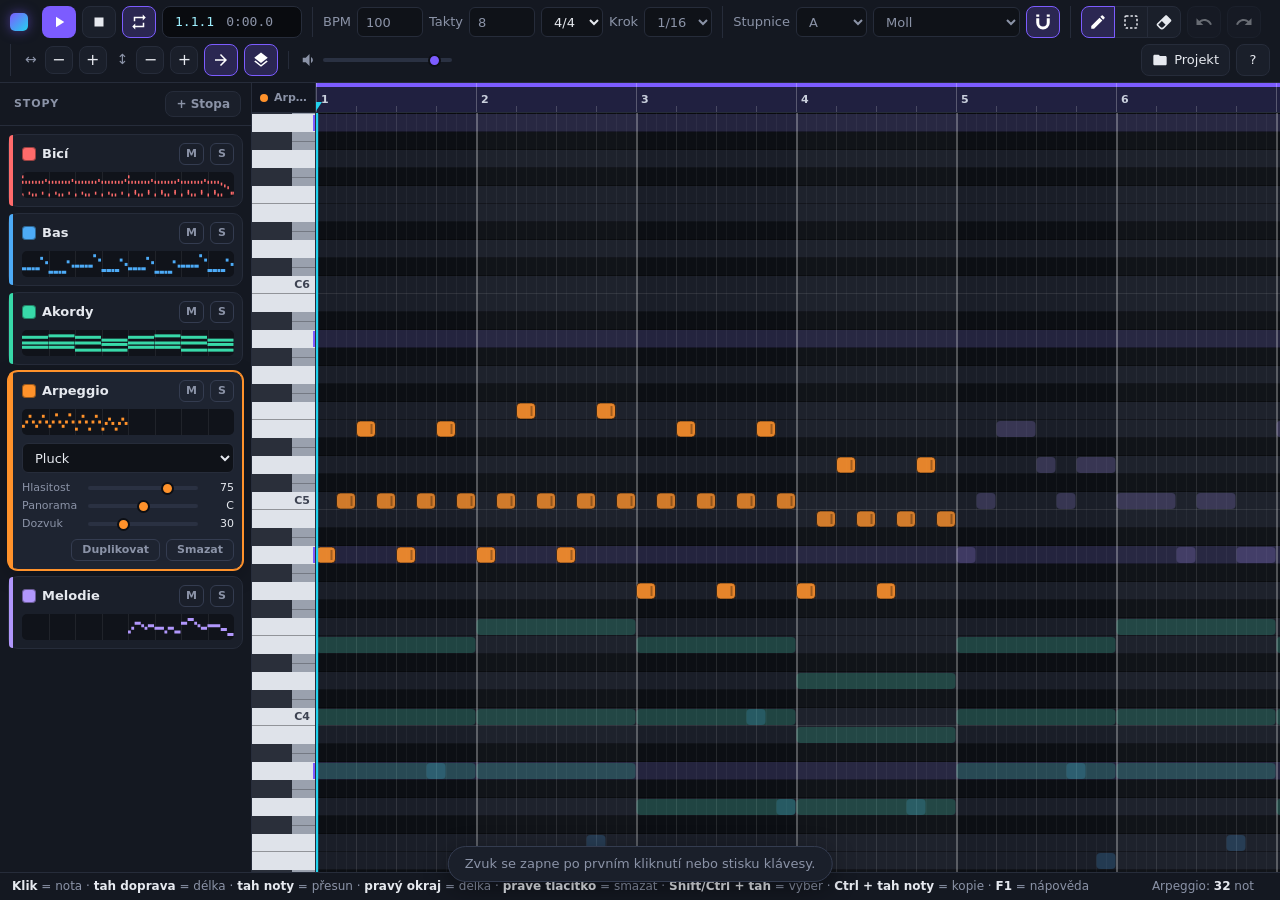
==== index.html @ f02ea67e "MakerBeater: piano roll a step sequencer ve webovém prohlížeči Čisté HTML/CSS/JS bez build kroku, sy" ====
<!DOCTYPE html>
<html lang="cs">
<head>
  <meta charset="UTF-8">
  <meta name="viewport" content="width=device-width, initial-scale=1">
  <title>MakerBeater – piano roll</title>
  <meta name="description" content="Webový hudební editor typu piano roll se syntetickými nástroji, bicími a exportem do WAV.">
  <meta name="theme-color" content="#141821">
  <link rel="icon" type="image/png" href="app/icon.png">
  <link rel="stylesheet" href="style.css">
</head>
<body>
  <header class="topbar">
    <button class="btn icon only-narrow" id="btnTracks" title="Seznam stop">
      <svg viewBox="0 0 24 24"><path d="M3 18h18v-2H3v2zm0-5h18v-2H3v2zm0-7v2h18V6H3z"/></svg>
    </button>
    <div class="brand" title="MakerBeater"><span class="logo"></span><span class="brand-text">MakerBeater</span></div>

    <!-- Transport -->
    <div class="group">
      <button id="btnPlay" class="btn icon primary" title="Přehrát / Pauza (mezerník = Play/Stop)">
        <svg class="i-play" viewBox="0 0 24 24"><path d="M8 5v14l11-7z"/></svg>
        <svg class="i-pause" viewBox="0 0 24 24"><path d="M6 19h4V5H6v14zm8-14v14h4V5h-4z"/></svg>
      </button>
      <button id="btnStop" class="btn icon" title="Stop (podruhé = na začátek)">
        <svg viewBox="0 0 24 24"><path d="M6 6h12v12H6z"/></svg>
      </button>
      <button id="btnLoop" class="btn icon toggle" title="Smyčka (L) – oblast nastavíš tažením v pravítku">
        <svg viewBox="0 0 24 24"><path d="M7 7h10v3l4-4-4-4v3H5v6h2V7zm10 10H7v-3l-4 4 4 4v-3h12v-6h-2v4z"/></svg>
      </button>
      <div class="lcd" title="Takt.doba.šestnáctina · čas">
        <span id="posBar">1.1.1</span><span id="posTime">0:00.0</span>
      </div>
      <span class="rec-badge" id="recBadge" hidden title="Nahrává se – Stop nahrávání ukončí">● REC</span>
    </div>

    <!-- Skladba -->
    <div class="group">
      <label class="field" title="Tempo (doby za minutu)"><span>BPM</span><input id="inpBpm" type="number" min="30" max="300" step="1"></label>
      <label class="field" title="Délka skladby v taktech"><span>Takty</span><input id="inpBars" type="number" min="1" max="128" step="1"></label>
      <select id="selMeter" title="Doby v taktu">
        <option value="2">2/4</option>
        <option value="3">3/4</option>
        <option value="4">4/4</option>
        <option value="5">5/4</option>
        <option value="6">6/4</option>
        <option value="7">7/4</option>
      </select>
      <label class="field" title="Velikost kroku mřížky">
        <span>Krok</span>
        <select id="selStep">
          <option value="1">1/4</option>
          <option value="2">1/8</option>
          <option value="4">1/16</option>
        </select>
      </label>
    </div>

    <!-- Stupnice -->
    <div class="group">
      <label class="field" title="Stupnice – tóny mimo ni jsou v mřížce tmavší">
        <span>Stupnice</span>
        <select id="selRoot"></select>
        <select id="selScale"></select>
      </label>
      <button class="btn icon toggle" id="btnSnap" title="Přichytávat ke stupnici (S): noty jdou vložit jen na tóny stupnice, ↑↓ posouvá po stupních">
        <svg viewBox="0 0 24 24"><path d="M3 7v6a9 9 0 0 0 18 0V7h-4v6a5 5 0 0 1-10 0V7H3zm14-2h4V2h-4v3zM3 5h4V2H3v3z"/></svg>
      </button>
    </div>

    <!-- Nástroje editace + historie -->
    <div class="group">
      <div class="seg" role="group" aria-label="Nástroj">
        <button class="btn icon tool" data-tool="draw" title="Kreslení (D): klik = nota, tah = délka">
          <svg viewBox="0 0 24 24"><path d="M3 17.25V21h3.75L17.81 9.94l-3.75-3.75L3 17.25zM20.71 7.04a1 1 0 0 0 0-1.41l-2.34-2.34a1 1 0 0 0-1.41 0l-1.83 1.83 3.75 3.75 1.83-1.83z"/></svg>
        </button>
        <button class="btn icon tool" data-tool="select" title="Výběr (V): tah = výběr obdélníkem, dvojklik = nota">
          <svg viewBox="0 0 24 24"><rect x="4" y="4" width="16" height="16" rx="1.5" fill="none" stroke="currentColor" stroke-width="2" stroke-dasharray="3.2 2.6"/></svg>
        </button>
        <button class="btn icon tool" data-tool="erase" title="Guma (E): klik / tah přes noty = mazání">
          <svg viewBox="0 0 24 24"><path d="M16.24 3.56l4.95 4.94c.78.79.78 2.05 0 2.84L12 20.53a4 4 0 0 1-5.66 0L2.81 17c-.78-.79-.78-2.05 0-2.84l10.6-10.6c.79-.78 2.05-.78 2.83 0zM4.22 15.58l3.54 3.53c.78.79 2.04.79 2.83 0l3.53-3.53-4.95-4.95-4.95 4.95z"/></svg>
        </button>
      </div>
      <button class="btn icon" id="btnUndo" title="Zpět (Ctrl+Z)">
        <svg viewBox="0 0 24 24"><path d="M12.5 8c-2.65 0-5.05.99-6.9 2.6L2 7v9h9l-3.62-3.62c1.39-1.16 3.16-1.88 5.12-1.88 3.54 0 6.55 2.31 7.6 5.5l2.37-.78C21.08 11.03 17.15 8 12.5 8z"/></svg>
      </button>
      <button class="btn icon" id="btnRedo" title="Znovu (Ctrl+Y / Ctrl+Shift+Z)">
        <svg viewBox="0 0 24 24"><path d="M18.4 10.6C16.55 8.99 14.15 8 11.5 8c-4.65 0-8.58 3.03-9.96 7.22L3.9 16c1.05-3.19 4.05-5.5 7.6-5.5 1.95 0 3.73.72 5.12 1.88L13 16h9V7l-3.6 3.6z"/></svg>
      </button>
    </div>

    <!-- Zobrazení -->
    <div class="group">
      <span class="mini-label" title="Vodorovný zoom (Ctrl + kolečko)">↔</span>
      <button class="btn icon sm" id="btnZoomXOut" title="Oddálit vodorovně (-)">−</button>
      <button class="btn icon sm" id="btnZoomXIn" title="Přiblížit vodorovně (+)">+</button>
      <span class="mini-label" title="Svislý zoom (Alt + kolečko)">↕</span>
      <button class="btn icon sm" id="btnZoomYOut" title="Oddálit svisle (Alt + kolečko)">−</button>
      <button class="btn icon sm" id="btnZoomYIn" title="Přiblížit svisle (Alt + kolečko)">+</button>
      <button class="btn icon toggle" id="btnFollow" title="Sledovat přehrávání (F)">
        <svg viewBox="0 0 24 24"><path d="M12 4l-1.41 1.41L16.17 11H4v2h12.17l-5.58 5.59L12 20l8-8z"/></svg>
      </button>
      <button class="btn icon toggle" id="btnGhosts" title="Ukázat noty ostatních stop (G)">
        <svg viewBox="0 0 24 24"><path d="M12 16l7.36-5.73L21 9l-9-7-9 7 1.63 1.27L12 16zm0 2.54l-7.38-5.73L3 14.07l9 7 9-7-1.63-1.27L12 18.54z"/></svg>
      </button>
    </div>

    <!-- Master -->
    <div class="group">
      <label class="field" title="Celková hlasitost">
        <svg class="field-icon" viewBox="0 0 24 24"><path d="M18.5 12A4.5 4.5 0 0 0 16 7.97v8.05c1.48-.73 2.5-2.25 2.5-4.02zM5 9v6h4l5 5V4L9 9H5z"/></svg>
        <input type="range" id="masterVol" class="master-vol" min="0" max="1" step="0.01">
      </label>
    </div>

    <!-- Projekt -->
    <div class="group push-right">
      <div class="menu-wrap">
        <button class="btn" id="btnProject" title="Uložení, import a export">
          <svg viewBox="0 0 24 24"><path d="M10 4H4c-1.1 0-2 .9-2 2v12c0 1.1.9 2 2 2h16c1.1 0 2-.9 2-2V8c0-1.1-.9-2-2-2h-8l-2-2z"/></svg>
          Projekt
        </button>
        <div class="menu menu-right" id="projectMenu" hidden>
          <label class="menu-field">
            <span>Název projektu</span>
            <input type="text" id="inpName" maxlength="80" spellcheck="false">
          </label>
          <hr>
          <button data-action="new">Nový prázdný projekt</button>
          <button data-action="demo">Načíst ukázkovou skladbu</button>
          <hr>
          <button data-action="import">Importovat JSON…</button>
          <button data-action="export-json">Exportovat JSON</button>
          <hr>
          <button data-action="export-wav">Exportovat WAV (celá skladba)</button>
          <button data-action="record" id="btnRecord">Nahrát živě (MediaRecorder)</button>
          <hr class="install-only" hidden>
          <button data-action="install" class="install-only" hidden>Nainstalovat jako aplikaci</button>
        </div>
      </div>
      <button class="btn icon" id="btnHelp" title="Nápověda a klávesové zkratky (F1)">?</button>
    </div>
  </header>

  <main class="workspace">
    <aside class="tracks" id="tracksPanel">
      <div class="tracks-head">
        <span>Stopy</span>
        <button class="btn sm-text" id="btnAddTrack" title="Přidat novou stopu">+ Stopa</button>
        <div class="menu" id="addTrackMenu" hidden></div>
      </div>
      <div class="track-list" id="trackList"></div>
    </aside>

    <section class="editor" id="editor">
      <div class="corner" id="corner"></div>
      <canvas id="rulerCanvas" title="Klik = skok · tah = oblast smyčky · dvojklik = smyčka přes celou skladbu"></canvas>
      <canvas id="keysCanvas"></canvas>
      <div class="grid-wrap" id="gridWrap">
        <canvas id="gridCanvas"></canvas>
        <div class="grid-scroll" id="gridScroll"><div id="gridSpacer"></div></div>
      </div>
    </section>
  </main>

  <footer class="statusbar">
    <span id="statusHint"></span>
    <span class="status-right">
      <label class="velocity" id="velocityBox" hidden title="Síla úhozu vybraných not">
        Síla <input type="range" id="inpVelocity" min="0.05" max="1" step="0.01"> <output id="velocityOut"></output>
      </label>
      <span id="statusInfo"></span>
      <span class="save-state" id="saveState"></span>
    </span>
  </footer>

  <div class="audio-hint" id="audioHint">Zvuk se zapne po prvním kliknutí nebo stisku klávesy.</div>
  <div class="toasts" id="toasts" aria-live="polite"></div>
  <input type="file" id="fileImport" accept=".json,application/json" hidden>

  <dialog class="help" id="helpDialog">
    <form method="dialog" class="help-head">
      <h2>Nápověda</h2>
      <button class="btn icon" value="close" title="Zavřít (Esc)">✕</button>
    </form>
    <div class="help-body">
      <section>
        <h3>Myš v mřížce</h3>
        <dl>
          <dt>Klik do prázdna</dt><dd>nová nota (tažením doprava nastavíš délku)</dd>
          <dt>Tah noty</dt><dd>přesun v čase i výšce (s Alt bez mřížky)</dd>
          <dt>Tah pravého okraje</dt><dd>změna délky</dd>
          <dt>Ctrl + tah noty</dt><dd>kopie</dd>
          <dt>Pravé tlačítko</dt><dd>smazat (tahem víc not)</dd>
          <dt>Shift / Ctrl + tah</dt><dd>výběr obdélníkem</dd>
          <dt>Shift + klik</dt><dd>přidat / odebrat notu z výběru</dd>
          <dt>Kolečko</dt><dd>posun · Shift = do stran · Ctrl = zoom · Alt = výška řádků</dd>
          <dt>Prostřední tlačítko</dt><dd>posun plátna</dd>
        </dl>
      </section>
      <section>
        <h3>Klávesnice</h3>
        <dl>
          <dt>Mezerník</dt><dd>Play / Stop</dd>
          <dt>Ctrl + Z / Ctrl + Y</dt><dd>zpět / znovu</dd>
          <dt>Ctrl + C / X / V</dt><dd>kopírovat / vyjmout / vložit (pod kurzor myši)</dd>
          <dt>Ctrl + D</dt><dd>duplikovat výběr za sebe</dd>
          <dt>Ctrl + A · Esc</dt><dd>vybrat vše · zrušit výběr</dd>
          <dt>Delete</dt><dd>smazat výběr</dd>
          <dt>↑ ↓</dt><dd>o půltón (se zapnutým přichytáváním o stupeň stupnice), Shift = oktáva</dd>
          <dt>← →</dt><dd>o krok mřížky, Shift = o takt</dd>
          <dt>Q</dt><dd>kvantizovat: srovnat do mřížky a do stupnice</dd>
          <dt>D · V · E</dt><dd>kreslení · výběr · guma</dd>
          <dt>S · L · F · G</dt><dd>přichytávání · smyčka · sledování · duchové</dd>
          <dt>+ / −</dt><dd>vodorovný zoom</dd>
          <dt>Home</dt><dd>na začátek</dd>
        </dl>
      </section>
      <section>
        <h3>Ostatní</h3>
        <dl>
          <dt>Klávesy vlevo</dt><dd>klik = zahraje tón, tažením glissando</dd>
          <dt>Pravítko</dt><dd>klik = skok · tah = oblast smyčky · dvojklik = celá skladba</dd>
          <dt>Stopa</dt><dd>dvojklik na jméno = přejmenovat · dvojklik na posuvník = výchozí hodnota</dd>
          <dt>Dotyk</dt><dd>ťuk = nota · tah = posun · dva prsty = zoom · mazání gumou</dd>
          <dt>Ukládání</dt><dd>automaticky do prohlížeče; na přenos použij Projekt → Exportovat JSON</dd>
        </dl>
      </section>
    </div>
  </dialog>

  <script src="js/state.js"></script>
  <script src="js/audio.js"></script>
  <script src="js/grid.js"></script>
  <script src="js/main.js"></script>
</body>
</html>
---- style.css ----
/* MakerBeater – tmavý vzhled */

:root {
  --bg: #0d0f14;
  --panel: #141821;
  --panel-2: #1a1f2a;
  --panel-3: #222838;
  --border: #262c3a;
  --border-2: #343c50;
  --text: #e6e9ef;
  --muted: #8b93a7;
  --accent: #7c5cff;
  --accent-soft: rgba(124, 92, 255, 0.22);
  --cyan: #22d3ee;
  --danger: #ff5d73;
  --ok: #38d9a9;
  --warn: #ffd43b;
  --radius: 8px;
  --font: 'Inter', 'Segoe UI', system-ui, -apple-system, Roboto, sans-serif;
  --mono: 'JetBrains Mono', 'Cascadia Mono', Consolas, 'SFMono-Regular', monospace;
}

* { box-sizing: border-box; }

html, body {
  height: 100%;
  margin: 0;
}

body {
  background: var(--bg);
  color: var(--text);
  font: 13px/1.4 var(--font);
  display: flex;
  flex-direction: column;
  overflow: hidden;
  -webkit-user-select: none;
  user-select: none;
}

button, input, select { font: inherit; color: inherit; }

/* ---------- Horní lišta ---------- */

.topbar {
  display: flex;
  flex-wrap: wrap;
  align-items: center;
  gap: 6px 10px;
  padding: 6px 10px;
  background: var(--panel);
  border-bottom: 1px solid var(--border);
  position: relative;
  z-index: 5;
}

.brand {
  display: flex;
  align-items: center;
  gap: 8px;
  font-weight: 700;
  letter-spacing: 0.2px;
  font-size: 15px;
  margin-right: 4px;
}

.logo {
  width: 18px;
  height: 18px;
  border-radius: 5px;
  background: linear-gradient(135deg, var(--accent), var(--cyan));
  box-shadow: 0 0 12px rgba(124, 92, 255, 0.5);
}

.group {
  display: flex;
  align-items: center;
  gap: 6px;
}

.group + .group {
  padding-left: 10px;
  border-left: 1px solid var(--border);
}

@media (max-width: 1500px) {
  .brand-text { display: none; }
}

.btn {
  height: 32px;
  min-width: 32px;
  padding: 0 10px;
  border-radius: var(--radius);
  border: 1px solid var(--border);
  background: var(--panel-2);
  cursor: pointer;
  display: inline-flex;
  align-items: center;
  justify-content: center;
  gap: 6px;
  white-space: nowrap;
  transition: background 0.12s, border-color 0.12s, color 0.12s;
}

.btn:hover { background: var(--panel-3); border-color: var(--border-2); }
.btn:active { transform: translateY(1px); }
.btn:disabled { opacity: 0.4; cursor: default; transform: none; }
.btn:focus-visible { outline: 2px solid var(--accent); outline-offset: 1px; }

.btn.icon { padding: 0; width: 34px; }
.btn svg { width: 18px; height: 18px; fill: currentColor; flex: none; }

.btn.primary {
  background: var(--accent);
  border-color: transparent;
  color: #fff;
}
.btn.primary:hover { background: #8d72ff; }

.btn.toggle.on {
  background: var(--accent-soft);
  border-color: var(--accent);
  color: #fff;
}

/* Play/Pause ikonky se přepínají podle třídy body.playing */
.i-pause { display: none; }
body.playing .i-play { display: none; }
body.playing .i-pause { display: block; }

.lcd {
  font-family: var(--mono);
  font-size: 13px;
  background: #090b0f;
  border: 1px solid var(--border);
  border-radius: var(--radius);
  height: 32px;
  padding: 0 12px;
  display: flex;
  align-items: center;
  gap: 12px;
  color: #9ef0ff;
  min-width: 140px;
  font-variant-numeric: tabular-nums;
}
.lcd #posTime { color: var(--muted); }

.field {
  display: flex;
  align-items: center;
  gap: 6px;
  color: var(--muted);
}

input[type=number], select, input[type=text] {
  background: #0f1218;
  border: 1px solid var(--border);
  border-radius: 6px;
  height: 30px;
  padding: 0 8px;
  outline: none;
}
input[type=number] { width: 66px; }
input[type=number]:focus, select:focus, input[type=text]:focus { border-color: var(--accent); }

.muted { color: var(--muted); }

/* ---------- Upozornění na zvuk ---------- */

.audio-hint {
  position: fixed;
  left: 50%;
  bottom: 18px;
  transform: translateX(-50%);
  background: var(--panel-2);
  border: 1px solid var(--border-2);
  border-radius: 999px;
  padding: 8px 16px;
  color: var(--muted);
  box-shadow: 0 6px 24px rgba(0, 0, 0, 0.4);
  z-index: 50;
  pointer-events: none;
}
.audio-hint[hidden] { display: none; }

.btn.sm { width: 28px; height: 28px; min-width: 28px; font-size: 16px; line-height: 1; }
.mini-label { color: var(--muted); font-size: 14px; padding: 0 2px 0 4px; cursor: help; }

.push-right { margin-left: auto; }
.group.push-right { border-left: 0; }
.btn:not(.icon) svg { width: 16px; height: 16px; }

/* Segmentový přepínač nástrojů */
.seg { display: flex; gap: 0; }
.seg .btn { border-radius: 0; margin-left: -1px; }
.seg .btn:first-of-type { border-radius: var(--radius) 0 0 var(--radius); margin-left: 0; }
.seg .btn:last-of-type { border-radius: 0 var(--radius) var(--radius) 0; }
.seg .btn.on { background: var(--accent-soft); border-color: var(--accent); color: #fff; position: relative; z-index: 1; }

.btn.sm-text { height: 26px; padding: 0 10px; font-size: 12px; font-weight: 600; }
.field-icon { width: 18px; height: 18px; fill: var(--muted); flex: none; }
.master-vol { width: 90px; }
.only-narrow { display: none; }

/* ---------- Posuvníky (range) ---------- */

input[type=range] {
  -webkit-appearance: none;
  appearance: none;
  width: 100%;
  height: 18px;
  margin: 0;
  background: transparent;
  cursor: pointer;
  --thumb: var(--track-color, var(--accent));
}
input[type=range]:focus { outline: none; }
input[type=range]::-webkit-slider-runnable-track { height: 4px; border-radius: 2px; background: #2a3142; }
input[type=range]::-webkit-slider-thumb {
  -webkit-appearance: none;
  width: 13px;
  height: 13px;
  margin-top: -4.5px;
  border-radius: 50%;
  background: var(--thumb);
  border: 2px solid #0d0f14;
}
input[type=range]::-moz-range-track { height: 4px; border-radius: 2px; background: #2a3142; }
input[type=range]::-moz-range-thumb { width: 10px; height: 10px; border-radius: 50%; background: var(--thumb); border: 2px solid #0d0f14; }
input[type=range]:focus-visible::-webkit-slider-thumb { box-shadow: 0 0 0 3px var(--accent-soft); }

/* ---------- Pracovní plocha ---------- */

.workspace {
  flex: 1;
  display: flex;
  min-height: 0;
  min-width: 0;
  position: relative;
}

/* ---------- Seznam stop ---------- */

.tracks {
  width: 252px;
  flex: none;
  display: flex;
  flex-direction: column;
  min-height: 0;
  background: var(--panel);
  border-right: 1px solid var(--border);
}

.tracks-head {
  position: relative;
  display: flex;
  align-items: center;
  justify-content: space-between;
  padding: 8px 10px 8px 14px;
  border-bottom: 1px solid var(--border);
  color: var(--muted);
  font-size: 11px;
  font-weight: 700;
  letter-spacing: 0.08em;
  text-transform: uppercase;
}

.track-list {
  flex: 1;
  overflow-y: auto;
  padding: 8px;
  display: flex;
  flex-direction: column;
  gap: 6px;
}

.track {
  position: relative;
  padding: 8px 8px 8px 13px;
  border: 1px solid var(--border);
  border-radius: 10px;
  background: var(--panel-2);
  cursor: pointer;
  transition: border-color 0.12s, background 0.12s;
}
.track::before {
  content: '';
  position: absolute;
  left: 0;
  top: 0;
  bottom: 0;
  width: 4px;
  border-radius: 10px 0 0 10px;
  background: var(--track-color);
}
.track:hover { border-color: var(--border-2); }
.track.active {
  background: #1e2431;
  border-color: var(--track-color);
  box-shadow: 0 0 0 1px var(--track-color), 0 6px 20px rgba(0, 0, 0, 0.25);
}
.track.silent .track-name, .track.silent .track-mini { opacity: 0.4; }

.track-head {
  display: flex;
  align-items: center;
  gap: 6px;
}

.swatch {
  position: relative;
  width: 14px;
  height: 14px;
  flex: none;
  border-radius: 4px;
  background: var(--track-color);
  overflow: hidden;
  cursor: pointer;
  box-shadow: 0 0 0 1px rgba(0, 0, 0, 0.4) inset;
}
.swatch input { position: absolute; inset: -4px; width: 24px; height: 24px; opacity: 0; cursor: pointer; border: 0; padding: 0; }

.track-name {
  flex: 1;
  min-width: 0;
  font-weight: 600;
  overflow: hidden;
  text-overflow: ellipsis;
  white-space: nowrap;
}
.track-rename { flex: 1; min-width: 0; height: 24px !important; padding: 0 6px !important; }

.tbtn {
  height: 22px;
  min-width: 24px;
  padding: 0 6px;
  border-radius: 6px;
  border: 1px solid var(--border-2);
  background: transparent;
  color: var(--muted);
  font-size: 11px;
  font-weight: 700;
  cursor: pointer;
}
.tbtn:hover { color: var(--text); border-color: #4a5368; }
.tbtn:disabled { opacity: 0.35; cursor: default; }
.tbtn.wide { font-weight: 600; padding: 0 10px; }
.tbtn.t-mute.on { background: var(--warn); border-color: var(--warn); color: #15171c; }
.tbtn.t-solo.on { background: var(--ok); border-color: var(--ok); color: #15171c; }
.tbtn.t-del:hover:not(:disabled) { color: var(--danger); border-color: var(--danger); }

.track-mini {
  display: block;
  width: 100%;
  height: 26px;
  margin-top: 7px;
  border-radius: 5px;
  background: #10131a;
}

.track-body { display: none; margin-top: 8px; }
.track.active .track-body { display: block; }
.track-body select { width: 100%; margin-bottom: 6px; }

.slider-row {
  display: grid;
  grid-template-columns: 60px 1fr 30px;
  align-items: center;
  gap: 6px;
  font-size: 11px;
  color: var(--muted);
  cursor: default;
}
.slider-row output { text-align: right; font-variant-numeric: tabular-nums; color: var(--text); }

.track-actions {
  display: flex;
  justify-content: flex-end;
  gap: 6px;
  margin-top: 6px;
}

/* Rozbalovací nabídka (přidání stopy, projekt) */
.menu {
  position: absolute;
  z-index: 30;
  top: calc(100% + 4px);
  right: 8px;
  min-width: 180px;
  padding: 6px;
  background: #1b202b;
  border: 1px solid var(--border-2);
  border-radius: 10px;
  box-shadow: 0 12px 32px rgba(0, 0, 0, 0.5);
  text-transform: none;
  letter-spacing: normal;
  font-size: 13px;
  font-weight: 500;
}
.menu[hidden] { display: none; }
.menu button {
  display: flex;
  align-items: center;
  gap: 10px;
  width: 100%;
  padding: 7px 10px;
  border: 0;
  border-radius: 6px;
  background: transparent;
  color: var(--text);
  text-align: left;
  cursor: pointer;
}
.menu button:hover { background: var(--panel-3); }
.menu .dot { width: 10px; height: 10px; border-radius: 3px; flex: none; }
.menu hr { border: 0; border-top: 1px solid var(--border); margin: 5px 4px; }

.menu-wrap { position: relative; }
.menu.menu-right { right: 0; top: calc(100% + 6px); min-width: 250px; }
.menu-field {
  display: flex;
  flex-direction: column;
  gap: 4px;
  padding: 4px 6px 6px;
  color: var(--muted);
  font-size: 11px;
}
.menu-field input { width: 100%; }
.menu button.recording { color: var(--danger); font-weight: 600; }
.menu [hidden] { display: none; }

/* Indikátor nahrávání */
.rec-badge {
  color: #fff;
  background: var(--danger);
  border-radius: 6px;
  padding: 3px 8px;
  font-size: 11px;
  font-weight: 700;
  letter-spacing: 0.05em;
  animation: pulse 1s ease-in-out infinite alternate;
}
.rec-badge[hidden] { display: none; }
@keyframes pulse { from { opacity: 1; } to { opacity: 0.45; } }

/* Oznámení (toasty) */
.toasts {
  position: fixed;
  right: 16px;
  bottom: 40px;
  z-index: 60;
  display: flex;
  flex-direction: column;
  align-items: flex-end;
  gap: 8px;
  pointer-events: none;
}
.toast {
  min-width: 220px;
  max-width: min(420px, calc(100vw - 32px));
  padding: 10px 14px;
  border-radius: 10px;
  background: #1d2230;
  border: 1px solid var(--border-2);
  border-left: 4px solid var(--accent);
  box-shadow: 0 10px 30px rgba(0, 0, 0, 0.45);
  color: var(--text);
  pointer-events: auto;
  animation: toast-in 0.18s ease-out;
}
.toast.error { border-left-color: var(--danger); }
.toast.ok { border-left-color: var(--ok); }
.toast .bar { height: 4px; margin-top: 8px; border-radius: 2px; background: #2a3142; overflow: hidden; }
.toast .bar i { display: block; height: 100%; width: 0; background: linear-gradient(90deg, var(--accent), var(--cyan)); transition: width 0.15s; }
.toast.out { opacity: 0; transform: translateY(6px); transition: opacity 0.2s, transform 0.2s; }
@keyframes toast-in { from { opacity: 0; transform: translateY(8px); } to { opacity: 1; transform: none; } }

/* Nápověda */
dialog.help {
  width: min(880px, calc(100vw - 32px));
  max-height: calc(100vh - 48px);
  padding: 0;
  border: 1px solid var(--border-2);
  border-radius: 14px;
  background: var(--panel);
  color: var(--text);
  box-shadow: 0 24px 60px rgba(0, 0, 0, 0.6);
}
dialog.help::backdrop { background: rgba(5, 7, 10, 0.6); backdrop-filter: blur(2px); }
.help-head {
  display: flex;
  align-items: center;
  justify-content: space-between;
  padding: 12px 16px;
  border-bottom: 1px solid var(--border);
  position: sticky;
  top: 0;
  background: var(--panel);
}
.help-head h2 { margin: 0; font-size: 16px; }
.help-body {
  display: grid;
  grid-template-columns: repeat(auto-fit, minmax(250px, 1fr));
  gap: 8px 24px;
  padding: 8px 18px 18px;
  -webkit-user-select: text;
  user-select: text;
}
.help-body h3 { font-size: 12px; text-transform: uppercase; letter-spacing: 0.08em; color: var(--muted); margin: 14px 0 6px; }
.help-body dl { margin: 0; display: grid; grid-template-columns: auto 1fr; gap: 5px 12px; }
.help-body dt { font-weight: 600; white-space: nowrap; }
.help-body dd { margin: 0; color: #c3c9d6; }

/* Stavový řádek – pravá část */
.status-right { display: flex; align-items: center; gap: 14px; flex: none; }
.velocity { display: flex; align-items: center; gap: 6px; }
.velocity[hidden] { display: none; }
.velocity input { width: 90px; }
.velocity output { min-width: 22px; color: var(--text); font-variant-numeric: tabular-nums; }
.save-state { color: #5f6880; }
.save-state.error { color: var(--danger); }

#selMeter { width: 62px; }

/* Úzké obrazovky: seznam stop jako vysouvací panel */
@media (max-width: 820px) {
  .only-narrow { display: inline-flex; }
  .tracks {
    position: absolute;
    z-index: 20;
    top: 0;
    bottom: 0;
    left: 0;
    transform: translateX(-102%);
    transition: transform 0.2s ease;
    box-shadow: 8px 0 32px rgba(0, 0, 0, 0.5);
  }
  body.tracks-open .tracks { transform: none; }
  .brand { display: none; }
  .group + .group { padding-left: 8px; }
}

/* ---------- Editor (piano roll) ---------- */

.editor {
  flex: 1;
  min-width: 0;
  min-height: 0;
  display: grid;
  grid-template-columns: var(--keys-w, 64px) minmax(0, 1fr);
  grid-template-rows: 30px minmax(0, 1fr);
  background: #0b0d12;
}

.corner {
  grid-row: 1;
  grid-column: 1;
  display: flex;
  align-items: center;
  gap: 6px;
  padding: 0 8px;
  overflow: hidden;
  background: #121620;
  border-right: 1px solid var(--border);
  border-bottom: 1px solid var(--border);
  color: var(--muted);
  font-size: 11px;
  font-weight: 600;
}
.corner .dot { width: 8px; height: 8px; flex: none; border-radius: 50%; background: var(--track-color); }
.corner span { overflow: hidden; text-overflow: ellipsis; white-space: nowrap; }

#rulerCanvas {
  grid-row: 1;
  grid-column: 2;
  display: block;
  cursor: pointer;
  touch-action: none;
}

#keysCanvas {
  grid-row: 2;
  grid-column: 1;
  display: block;
  cursor: pointer;
  touch-action: none;
}

.grid-wrap {
  grid-row: 2;
  grid-column: 2;
  position: relative;
  overflow: hidden;
}

#gridCanvas {
  position: absolute;
  left: 0;
  top: 0;
  display: block;
}

.grid-scroll {
  position: absolute;
  inset: 0;
  overflow: scroll;
  touch-action: none; /* dotyk řešíme sami (ťuk = nota, tah = posun, dva prsty = zoom) */
}

#gridSpacer { pointer-events: none; }

/* tmavé posuvníky */
.grid-scroll::-webkit-scrollbar, .track-list::-webkit-scrollbar { width: 12px; height: 12px; }
.grid-scroll::-webkit-scrollbar-track, .track-list::-webkit-scrollbar-track { background: #10131a; }
.grid-scroll::-webkit-scrollbar-thumb, .track-list::-webkit-scrollbar-thumb { background: #2c3343; border-radius: 6px; border: 3px solid #10131a; }
.grid-scroll::-webkit-scrollbar-thumb:hover, .track-list::-webkit-scrollbar-thumb:hover { background: #3b4458; }
.grid-scroll::-webkit-scrollbar-corner { background: #10131a; }
.track-list::-webkit-scrollbar-track { background: transparent; }
.track-list::-webkit-scrollbar-thumb { border-color: var(--panel); }
@supports (-moz-appearance: none) {
  .grid-scroll, .track-list { scrollbar-color: #2c3343 transparent; }
}

/* ---------- Stavový řádek ---------- */

.statusbar {
  display: flex;
  justify-content: space-between;
  gap: 16px;
  padding: 5px 12px;
  background: var(--panel);
  border-top: 1px solid var(--border);
  color: var(--muted);
  font-size: 12px;
  white-space: nowrap;
  overflow: hidden;
}
.statusbar #statusHint { overflow: hidden; text-overflow: ellipsis; }
.statusbar b { color: var(--text); font-weight: 600; }
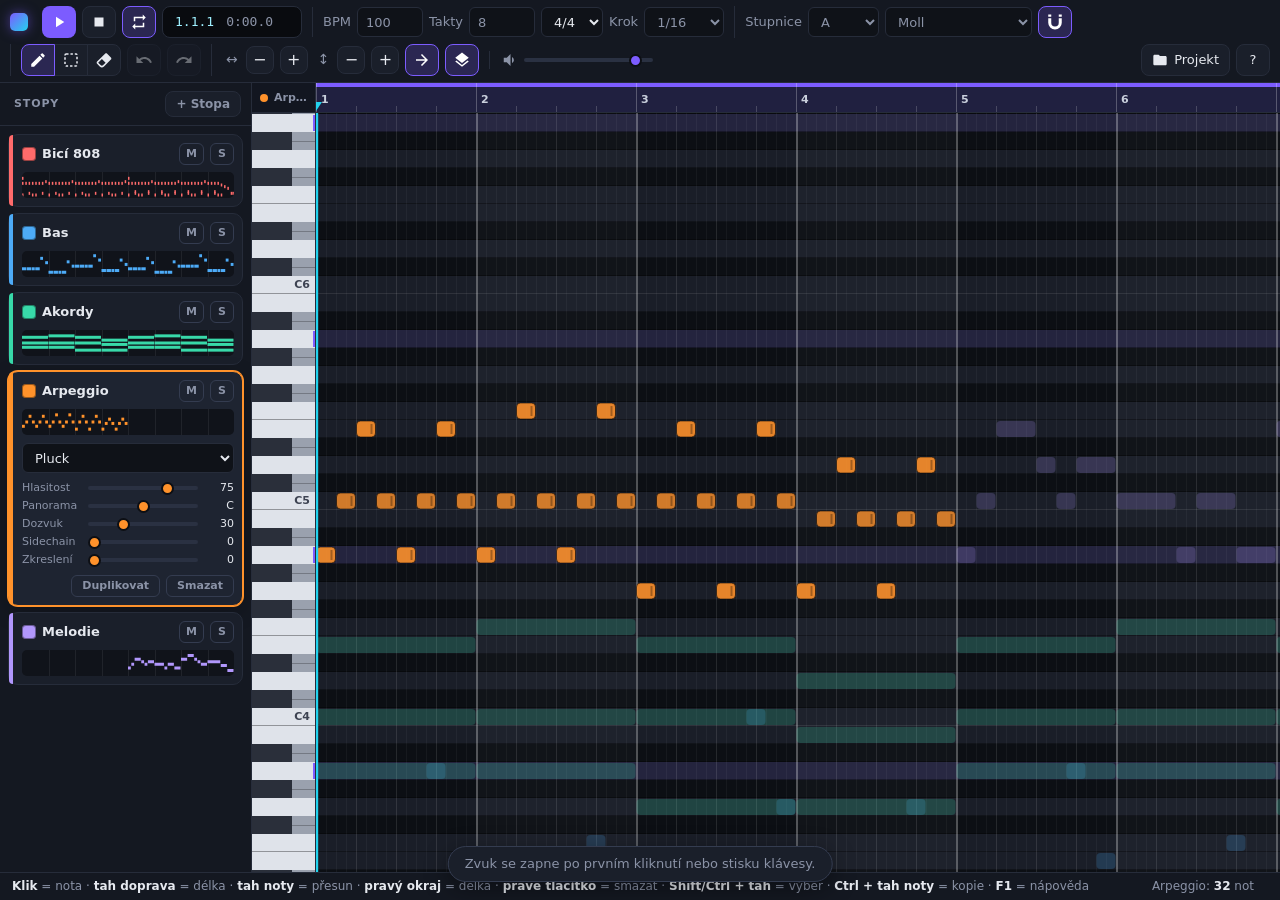
==== commit 8b6fe53e: "Nové pianové zvuky, house starter pack a breakcore nástroje - Klavír přepsaný na model struny (nehar" ====
--- a/index.html
+++ b/index.html
@@ -51,7 +51,11 @@
         <select id="selStep">
           <option value="1">1/4</option>
           <option value="2">1/8</option>
+          <option value="3">1/8 T</option>
           <option value="4">1/16</option>
+          <option value="6">1/16 T</option>
+          <option value="8">1/32</option>
+          <option value="16">1/64</option>
         </select>
       </label>
     </div>
@@ -128,6 +132,8 @@
           <hr>
           <button data-action="new">Nový prázdný projekt</button>
           <button data-action="demo">Načíst ukázkovou skladbu</button>
+          <button data-action="house">Šablona: House starter pack</button>
+          <button data-action="breakcore">Šablona: Breakcore</button>
           <hr>
           <button data-action="import">Importovat JSON…</button>
           <button data-action="export-json">Exportovat JSON</button>
@@ -166,6 +172,9 @@
   <footer class="statusbar">
     <span id="statusHint"></span>
     <span class="status-right">
+      <label class="velocity" id="tuneBox" hidden title="Ladění vybraných úderů bicích v půltónech (dvojklik = 0)">
+        Ladění <input type="range" id="inpTune" min="-24" max="24" step="1"> <output id="tuneOut"></output>
+      </label>
       <label class="velocity" id="velocityBox" hidden title="Síla úhozu vybraných not">
         Síla <input type="range" id="inpVelocity" min="0.05" max="1" step="0.01"> <output id="velocityOut"></output>
       </label>
@@ -210,6 +219,7 @@
           <dt>↑ ↓</dt><dd>o půltón (se zapnutým přichytáváním o stupeň stupnice), Shift = oktáva</dd>
           <dt>← →</dt><dd>o krok mřížky, Shift = o takt</dd>
           <dt>Q</dt><dd>kvantizovat: srovnat do mřížky a do stupnice</dd>
+          <dt>R</dt><dd>rozsekat výběr na kroky mřížky (rychlé rolly – např. s krokem 1/32)</dd>
           <dt>D · V · E</dt><dd>kreslení · výběr · guma</dd>
           <dt>S · L · F · G</dt><dd>přichytávání · smyčka · sledování · duchové</dd>
           <dt>+ / −</dt><dd>vodorovný zoom</dd>
@@ -222,6 +232,8 @@
           <dt>Klávesy vlevo</dt><dd>klik = zahraje tón, tažením glissando</dd>
           <dt>Pravítko</dt><dd>klik = skok · tah = oblast smyčky · dvojklik = celá skladba</dd>
           <dt>Stopa</dt><dd>dvojklik na jméno = přejmenovat · dvojklik na posuvník = výchozí hodnota</dd>
+          <dt>Sidechain</dt><dd>stopa se při každém kopáku na chvíli ztiší („pumpování“ jako v house)</dd>
+          <dt>Ladění</dt><dd>u bicích: vyber údery a posuvníkem dole je přelaď (breakcore rolly)</dd>
           <dt>Dotyk</dt><dd>ťuk = nota · tah = posun · dva prsty = zoom · mazání gumou</dd>
           <dt>Ukládání</dt><dd>automaticky do prohlížeče; na přenos použij Projekt → Exportovat JSON</dd>
         </dl>
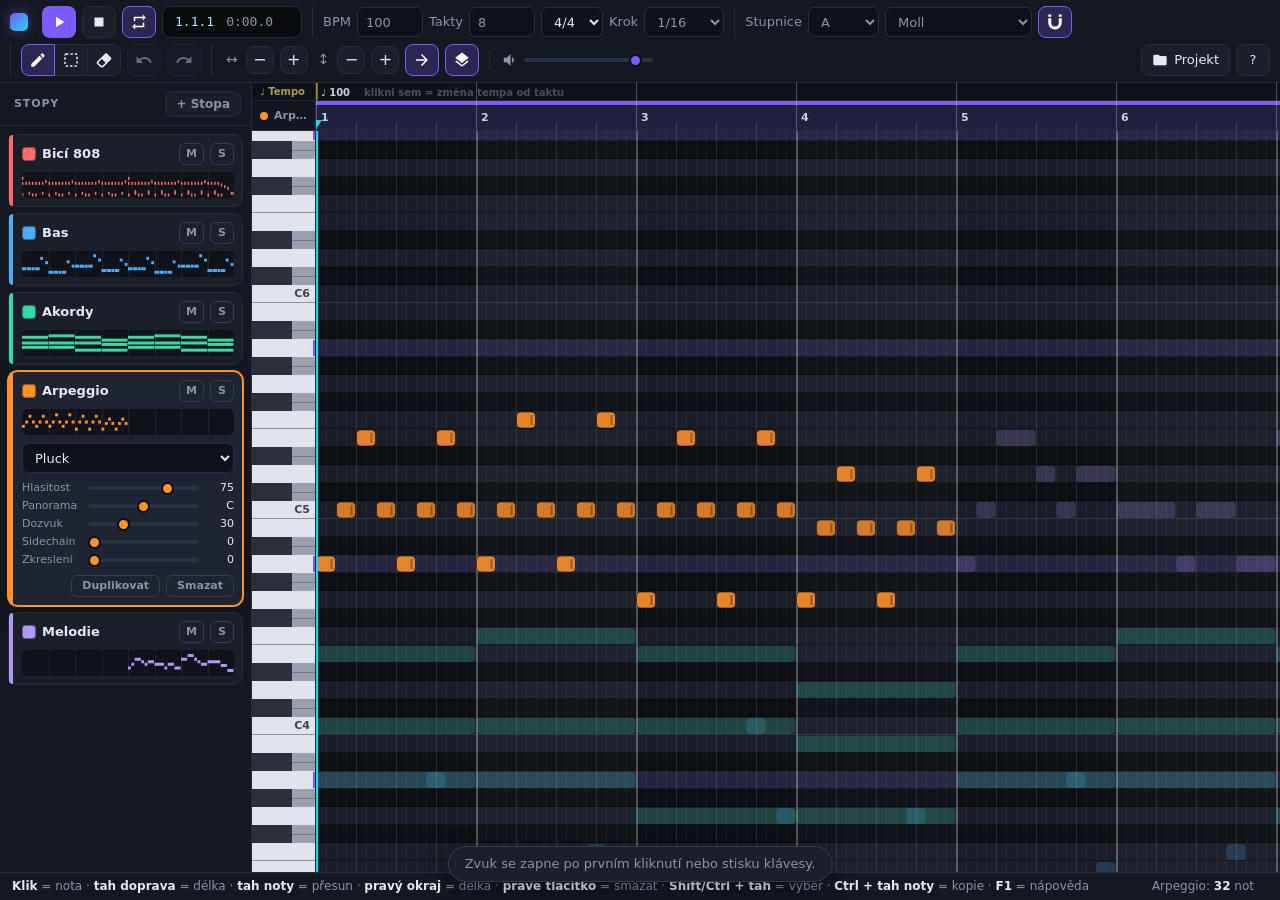
==== commit 1e2b7006: "Tempo po úsecích: změny tempa v pruhu nad takty - Horní pruh pravítka: klik přidá změnu tempa od tak" ====
--- a/index.html
+++ b/index.html
@@ -36,7 +36,7 @@
 
     <!-- Skladba -->
     <div class="group">
-      <label class="field" title="Tempo (doby za minutu)"><span>BPM</span><input id="inpBpm" type="number" min="30" max="300" step="1"></label>
+      <label class="field" title="Tempo (doby za minutu) v úseku pod kurzorem. Změny tempa po úsecích přidáš v horním pruhu pravítka."><span>BPM</span><input id="inpBpm" type="number" min="30" max="300" step="1"></label>
       <label class="field" title="Délka skladby v taktech"><span>Takty</span><input id="inpBars" type="number" min="1" max="128" step="1"></label>
       <select id="selMeter" title="Doby v taktu">
         <option value="2">2/4</option>
@@ -160,7 +160,7 @@
 
     <section class="editor" id="editor">
       <div class="corner" id="corner"></div>
-      <canvas id="rulerCanvas" title="Klik = skok · tah = oblast smyčky · dvojklik = smyčka přes celou skladbu"></canvas>
+      <canvas id="rulerCanvas" title="Horní pruh – tempo: klik = změna tempa od taktu · tah značky = posun · pravé tlačítko = smazat&#10;Takty: klik = skok · tah = oblast smyčky · dvojklik = smyčka přes celou skladbu"></canvas>
       <canvas id="keysCanvas"></canvas>
       <div class="grid-wrap" id="gridWrap">
         <canvas id="gridCanvas"></canvas>
@@ -231,11 +231,13 @@
         <dl>
           <dt>Klávesy vlevo</dt><dd>klik = zahraje tón, tažením glissando</dd>
           <dt>Pravítko</dt><dd>klik = skok · tah = oblast smyčky · dvojklik = celá skladba</dd>
+          <dt>Tempo po úsecích</dt><dd>horní pruh pravítka: klik = změna tempa od taktu · tah = posun (Alt = po dobách) · pravé tlačítko nebo prázdné pole = smazat · pole BPM mění tempo úseku pod kurzorem</dd>
           <dt>Stopa</dt><dd>dvojklik na jméno = přejmenovat · dvojklik na posuvník = výchozí hodnota</dd>
           <dt>Sidechain</dt><dd>stopa se při každém kopáku na chvíli ztiší („pumpování“ jako v house)</dd>
           <dt>Ladění</dt><dd>u bicích: vyber údery a posuvníkem dole je přelaď (breakcore rolly)</dd>
           <dt>Dotyk</dt><dd>ťuk = nota · tah = posun · dva prsty = zoom · mazání gumou</dd>
           <dt>Ukládání</dt><dd>automaticky do prohlížeče; na přenos použij Projekt → Exportovat JSON</dd>
+          <dt>Klavír</dt><dd>nahrávky Salamander Grand Piano (Alexander Holm, licence CC BY 3.0), ostatní zvuky jsou syntetické</dd>
         </dl>
       </section>
     </div>
--- a/style.css
+++ b/style.css
@@ -549,7 +549,7 @@
   min-height: 0;
   display: grid;
   grid-template-columns: var(--keys-w, 64px) minmax(0, 1fr);
-  grid-template-rows: 30px minmax(0, 1fr);
+  grid-template-rows: 48px minmax(0, 1fr); /* pravítko: pruh tempa 18 px + takty 30 px */
   background: #0b0d12;
 }
 
@@ -557,9 +557,7 @@
   grid-row: 1;
   grid-column: 1;
   display: flex;
-  align-items: center;
-  gap: 6px;
-  padding: 0 8px;
+  flex-direction: column;
   overflow: hidden;
   background: #121620;
   border-right: 1px solid var(--border);
@@ -568,8 +566,36 @@
   font-size: 11px;
   font-weight: 600;
 }
+.corner-tempo {
+  height: 18px;
+  flex: none;
+  display: flex;
+  align-items: center;
+  padding: 0 8px;
+  border-bottom: 1px solid #1f2533;
+  background: #0e1219;
+  color: #b0975a;
+  font-size: 10px;
+}
+.corner-track { flex: 1; min-height: 0; display: flex; align-items: center; gap: 6px; padding: 0 8px; }
 .corner .dot { width: 8px; height: 8px; flex: none; border-radius: 50%; background: var(--track-color); }
-.corner span { overflow: hidden; text-overflow: ellipsis; white-space: nowrap; }
+.corner-track span { overflow: hidden; text-overflow: ellipsis; white-space: nowrap; }
+
+/* pole pro zadání tempa přímo v pravítku */
+.tempo-edit {
+  position: fixed;
+  z-index: 60;
+  width: 64px;
+  height: 18px;
+  padding: 0 4px;
+  border: 1px solid #fcc419;
+  border-radius: 4px;
+  background: #0d0f14;
+  color: #ffe066;
+  font: 600 11px var(--font);
+  outline: none;
+  box-shadow: 0 4px 14px rgba(0, 0, 0, 0.5);
+}
 
 #rulerCanvas {
   grid-row: 1;
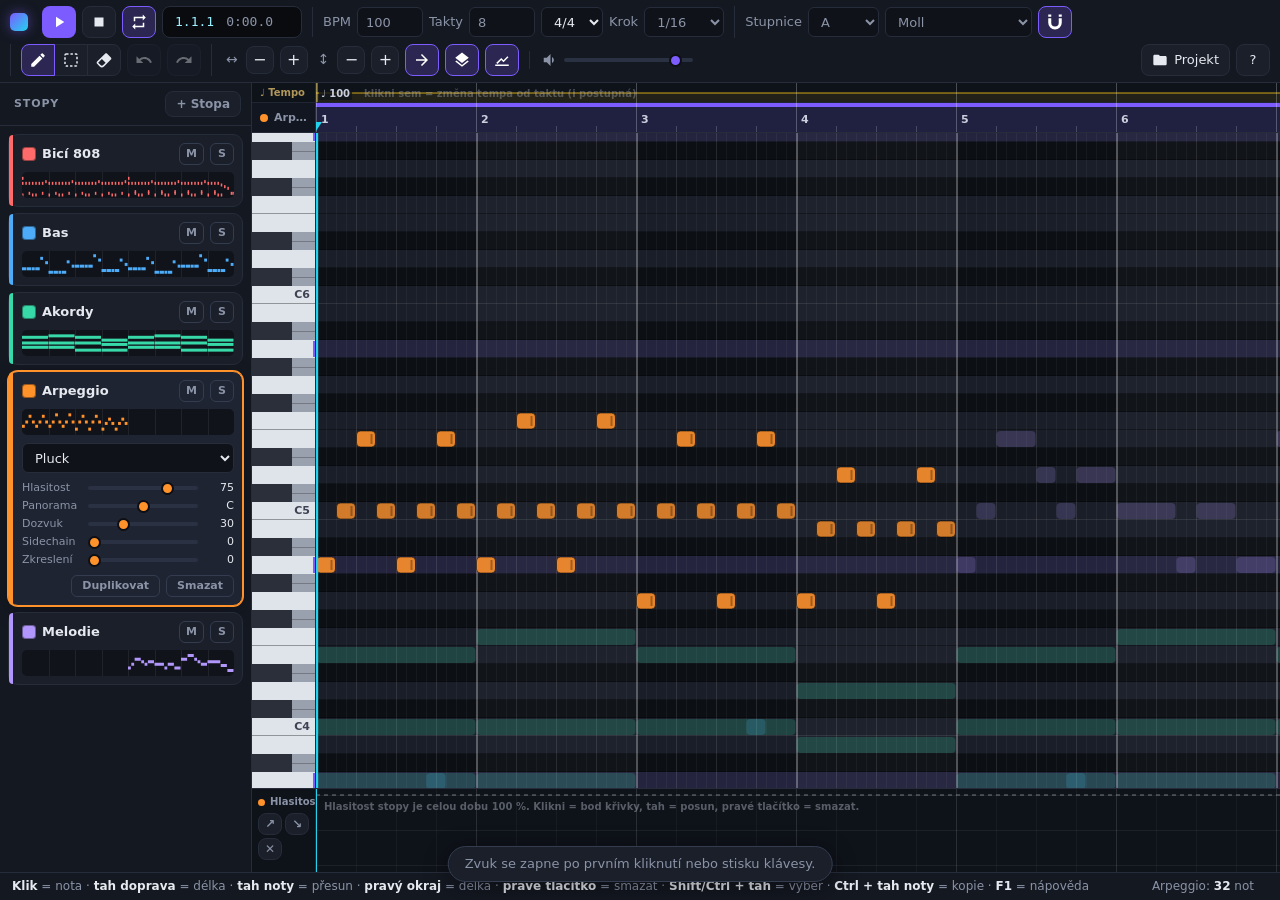
==== commit 90b3fa95: "Postupné zrychlení tempa a křivka hlasitosti stopy - Změna tempa jde i postupně (za 1 dobu až 16 tak" ====
--- a/index.html
+++ b/index.html
@@ -107,6 +107,9 @@
       <button class="btn icon toggle" id="btnGhosts" title="Ukázat noty ostatních stop (G)">
         <svg viewBox="0 0 24 24"><path d="M12 16l7.36-5.73L21 9l-9-7-9 7 1.63 1.27L12 16zm0 2.54l-7.38-5.73L3 14.07l9 7 9-7-1.63-1.27L12 18.54z"/></svg>
       </button>
+      <button class="btn icon toggle" id="btnAuto" title="Křivka hlasitosti stopy – postupné zesílení a zeslabení (K)">
+        <svg viewBox="0 0 24 24"><path d="M3 20h18v-2H3v2zm1.4-4.2l1.4 1.4L11 12l3 3 6.6-6.6-1.4-1.4L14 12.2l-3-3-6.6 6.6z"/></svg>
+      </button>
     </div>
 
     <!-- Master -->
@@ -166,6 +169,15 @@
         <canvas id="gridCanvas"></canvas>
         <div class="grid-scroll" id="gridScroll"><div id="gridSpacer"></div></div>
       </div>
+      <div class="auto-head" id="autoHead">
+        <div class="auto-title"><span class="dot"></span><span>Hlasitost</span></div>
+        <div class="auto-btns">
+          <button class="btn" data-auto="in" title="Náběh: stopa v oblasti smyčky postupně zesílí z ticha na 100 % (oblast nastavíš tažením v pravítku)">↗</button>
+          <button class="btn" data-auto="out" title="Doznění: stopa v oblasti smyčky postupně zeslabí ze 100 % do ticha">↘</button>
+          <button class="btn" data-auto="clear" title="Smazat křivku – stopa hraje celou dobu na 100 %">✕</button>
+        </div>
+      </div>
+      <canvas id="autoCanvas" title="Křivka hlasitosti stopy: klik = bod · tah = posun · pravé tlačítko = smazat · Alt = bez mřížky"></canvas>
     </section>
   </main>
 
@@ -231,7 +243,8 @@
         <dl>
           <dt>Klávesy vlevo</dt><dd>klik = zahraje tón, tažením glissando</dd>
           <dt>Pravítko</dt><dd>klik = skok · tah = oblast smyčky · dvojklik = celá skladba</dd>
-          <dt>Tempo po úsecích</dt><dd>horní pruh pravítka: klik = změna tempa od taktu · tah = posun (Alt = po dobách) · pravé tlačítko nebo prázdné pole = smazat · pole BPM mění tempo úseku pod kurzorem</dd>
+          <dt>Tempo po úsecích</dt><dd>horní pruh pravítka: klik = změna tempa od taktu, skokem nebo postupně (zrychlení / zpomalení přes zvolený počet taktů) · tah = posun (Alt = po dobách) · pravé tlačítko nebo prázdné pole = smazat · pole BPM mění tempo úseku pod kurzorem</dd>
+          <dt>Křivka hlasitosti (K)</dt><dd>pruh pod mřížkou: hlasitost stopy v čase – klik = bod, tah = posun, pravé tlačítko = smazat · ↗ náběh / ↘ doznění v oblasti smyčky jedním klikem</dd>
           <dt>Stopa</dt><dd>dvojklik na jméno = přejmenovat · dvojklik na posuvník = výchozí hodnota</dd>
           <dt>Sidechain</dt><dd>stopa se při každém kopáku na chvíli ztiší („pumpování“ jako v house)</dd>
           <dt>Ladění</dt><dd>u bicích: vyber údery a posuvníkem dole je přelaď (breakcore rolly)</dd>
--- a/style.css
+++ b/style.css
@@ -549,7 +549,7 @@
   min-height: 0;
   display: grid;
   grid-template-columns: var(--keys-w, 64px) minmax(0, 1fr);
-  grid-template-rows: 48px minmax(0, 1fr); /* pravítko: pruh tempa 18 px + takty 30 px */
+  grid-template-rows: 50px minmax(0, 1fr) var(--auto-h, 0px); /* pravítko (tempo 20 px + takty 30 px), mřížka, křivka */
   background: #0b0d12;
 }
 
@@ -567,7 +567,7 @@
   font-weight: 600;
 }
 .corner-tempo {
-  height: 18px;
+  height: 20px;
   flex: none;
   display: flex;
   align-items: center;
@@ -581,12 +581,17 @@
 .corner .dot { width: 8px; height: 8px; flex: none; border-radius: 50%; background: var(--track-color); }
 .corner-track span { overflow: hidden; text-overflow: ellipsis; white-space: nowrap; }
 
-/* pole pro zadání tempa přímo v pravítku */
+/* okénko pro zadání tempa přímo v pravítku: číslo + skokem / postupně */
 .tempo-edit {
   position: fixed;
   z-index: 60;
-  width: 64px;
-  height: 18px;
+  display: flex;
+  gap: 4px;
+  height: 20px;
+}
+.tempo-edit input,
+.tempo-edit select {
+  height: 20px;
   padding: 0 4px;
   border: 1px solid #fcc419;
   border-radius: 4px;
@@ -595,6 +600,39 @@
   font: 600 11px var(--font);
   outline: none;
   box-shadow: 0 4px 14px rgba(0, 0, 0, 0.5);
+}
+.tempo-edit input { width: 64px; }
+.tempo-edit select { width: 142px; cursor: pointer; }
+
+/* křivka hlasitosti stopy pod mřížkou */
+body.auto-open .editor { --auto-h: 84px; }
+body:not(.auto-open) .auto-head,
+body:not(.auto-open) #autoCanvas { display: none; }
+.auto-head {
+  grid-row: 3;
+  grid-column: 1;
+  display: flex;
+  flex-direction: column;
+  gap: 4px;
+  padding: 6px;
+  overflow: hidden;
+  background: #0e1219;
+  border-top: 1px solid #262c3a;
+  border-right: 1px solid var(--border);
+  color: var(--muted);
+  font-size: 10px;
+  font-weight: 600;
+}
+.auto-head .auto-title { display: flex; align-items: center; gap: 5px; white-space: nowrap; }
+.auto-head .dot { width: 7px; height: 7px; flex: none; border-radius: 50%; background: var(--track-color, #8ab4f8); }
+.auto-head .auto-btns { display: flex; flex-wrap: wrap; gap: 3px; }
+.auto-head .btn { height: 22px; min-width: 24px; padding: 0 5px; font-size: 12px; }
+#autoCanvas {
+  grid-row: 3;
+  grid-column: 2;
+  display: block;
+  cursor: crosshair;
+  touch-action: none;
 }
 
 #rulerCanvas {
